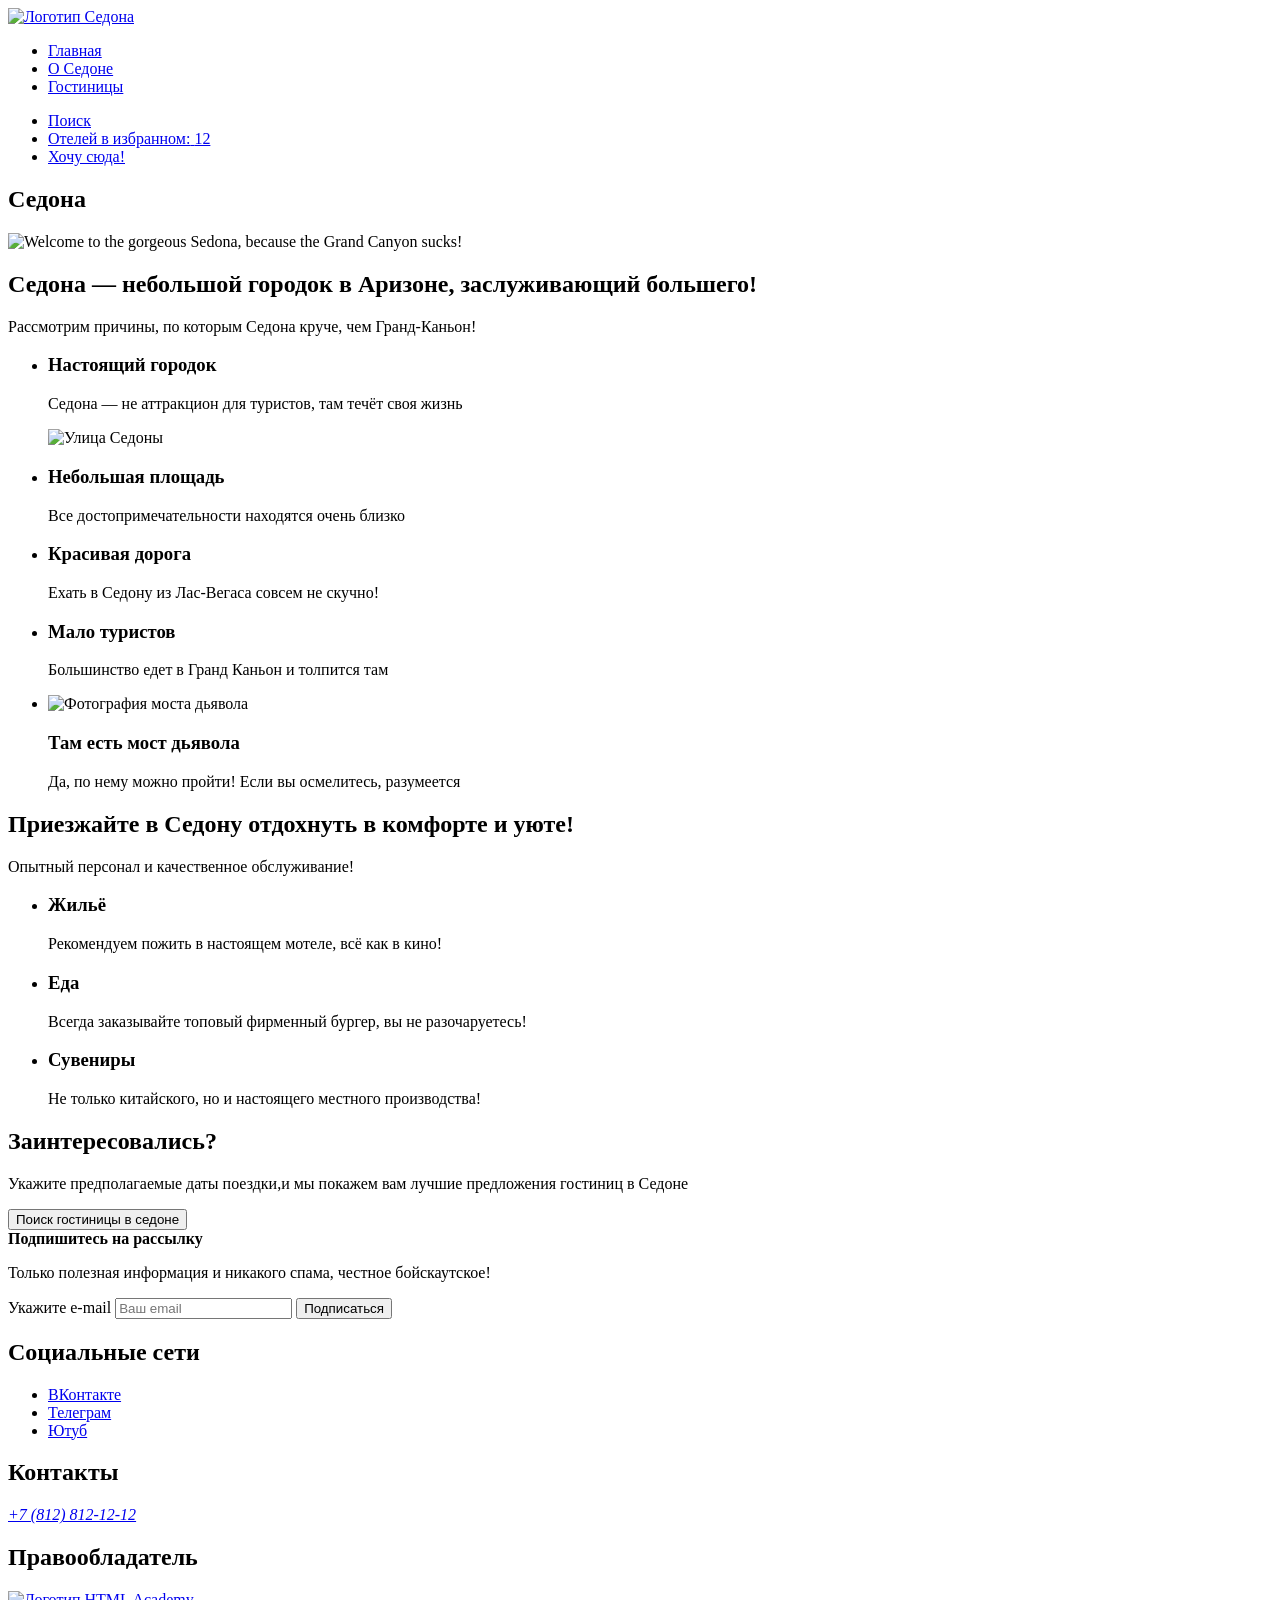
==== index.html @ 127151fd "Добавляет разметку в страницы index и catalog Задание 2.45. Разметка всех страниц" ====
<!DOCTYPE html>
<html lang="ru">

  <head>
    <meta charset="utf-8">
    <title>Седона - городок в Аризоне</title>
  </head>

  <body>

    <header class="main-header">
      <a class="header-logo-link" href="index.html" aria-current="page">
        <img class="logo" src="#" alt="Логотип Седона">
      </a>

      <nav class="navigation">
        <ul class="navigation-list">
          <li class="navigation-item">
            <a class="navigation-link navigation-link-current" href="index.html" aria-current="page">Главная</a>
          </li>
          <li class="navigation-item">
            <a class="navigation-link" href="#">О Седоне</a>
          </li>
          <li class="navigation-item">
            <a class="navigation-link" href="catalog.html">Гостиницы</a>
          </li>
        </ul>
        <ul class="navigation-list navigation-user">
          <li class="navigation-item">
            <a class="navigation-link" href="#">
              <span class="visually-hidden">
                Поиск
              </span>
            </a>
          </li>
          <li class="navigation-item">
            <a class="navigation-link" href="#">
              <span class="visually-hidden">Отелей в избранном:</span>
              <span class="count">12</span>
            </a>
          </li>
          <li class="navigation-item">
            <a class="navigation-link" href="#">Хочу сюда!</a>
          </li>
        </ul>
      </nav>
    </header>

    <main class="main-index">
      <section class="preview">
        <h1 class="visually-hidden">Седона</h1>
        <img class="preview-image" src="#" alt="Welcome to the gorgeous Sedona, because the Grand Canyon sucks!">
      </section>

      <section class="advantages">
        <h2 class="advantages-title">Седона — небольшой городок в Аризоне, заслуживающий большего!</h2>
        <p>Рассмотрим причины, по которым Седона круче, чем Гранд-Каньон!</p>

        <ul class="advantages-list">
          <li class="advantages-item">
            <h3 class="advantages-title">Настоящий городок</h3>
            <p class="advantages-description">Седона — не аттракцион для туристов, там течёт своя жизнь</p>
            <img class="advantages-image" href="#" alt="Улица Седоны">
          </li>
          <li class="advantage-item">
            <h3 class="advantages-title">Небольшая площадь</h3>
            <p class="advantages-description">Все достопримечательности находятся очень близко</p>
          </li>
          <li class="advantage-item">
            <h3 class="advantages-title">Красивая дорога</h3>
            <p class="advantages-description">Ехать в Седону из Лас-Вегаса совсем не скучно!</p>
          </li>
          <li class="advantage-item">
            <h3 class="advantages-title">Мало туристов</h3>
            <p class="advantages-description">Большинство едет в Гранд Каньон и толпится там</p>
          </li>
          <li class="advantage-item">
            <img class="advantages-image" href="#" alt="Фотография моста дьявола">
            <h3 class="advantages-title">Там есть мост дьявола</h3>
            <p class="advantages-description">Да, по нему можно пройти! Если вы осмелитесь, разумеется</p>
          </li>
        </ul>
      </section>

      <section class="recommendations">
        <h2 class="recommendations-title">Приезжайте в Седону отдохнуть в комфорте и уюте!</h2>
        <p class="recommendations-description">Опытный персонал и качественное обслуживание!</p>
        <ul class="recommendations-list">
          <li class="recommendations-item">
            <h3 class="recommendations-item-title">Жильё</h3>
            <p class="recommendations-item-description">Рекомендуем пожить в настоящем мотеле,
              всё как в кино!</p>
          </li>
          <li class="recommendations-item">
            <h3 class="recommendations-item-title">Еда</h3>
            <p class="recommendations-item-description">Всегда заказывайте
              топовый фирменный бургер, вы не разочаруетесь!</p>
          </li>
          <li class="recommendations-item">
            <h3 class="recommendations-item-title">Сувениры</h3>
            <p class="recommendations-item-description">Не только китайского,
              но и настоящего местного производства!</p>
          </li>
        </ul>
      </section>

      <section class="booking">
        <h2 class="booking-title">Заинтересовались?</h2>
        <p class="booking-description">Укажите предполагаемые даты поездки,и мы покажем вам лучшие предложения гостиниц
          в Седоне</p>
        <button class="button" type="button">Поиск гостиницы в седоне</button>
      </section>

      <section class="subscription">
        <b class="subscription-title">Подпишитесь на рассылку</b>
        <p class="subscription-description">Только полезная информация и никакого спама, честное бойскаутское!</p>
        <form class="subscription-form" action="https://echo.htmlacademy.ru/" method="post">
          <label class="visually-hidden" for="subscription-email">Укажите e-mail</label>
          <input class="field" type="email" name="subscription-email" id="subscription-email" placeholder="Ваш email"
            required>
          <button class="button" type="submit">Подписаться</button>
        </form>
      </section>
    </main>

    <footer class="main-footer">
      <section class="footer-social">
        <h2 class="visually-hidden">Социальные сети</h2>
        <ul class="social-list">
          <li class="social-item">
            <a class="button" href="#">
              <span class="visually-hidden">ВКонтакте</span>
            </a>
          </li>
          <li class="social-item">
            <a class="button" href="#">
              <span class="visually-hidden">Телеграм</span>
            </a>
          </li>
          <li class="social-item">
            <a class="button" href="#">
              <span class="visually-hidden">Ютуб</span>
            </a>
          </li>
        </ul>
      </section>

      <section class="footer-contacts">
        <h2 class="visually-hidden">Контакты</h2>
        <address class="contacts-address">
          <a class="contacts-phone" href="tel:+78128121212">+7 (812) 812-12-12</a>
        </address>
      </section>

      <section class="footer-copyright">
        <h2 class="visually-hidden">Правообладатель</h2>
        <a class="footer-copyright-image" href="#">
          <img class="footer-copyright-logo" src="#" alt="Логотип HTML Academy">
        </a>
      </section>
    </footer>

  </body>

</html>
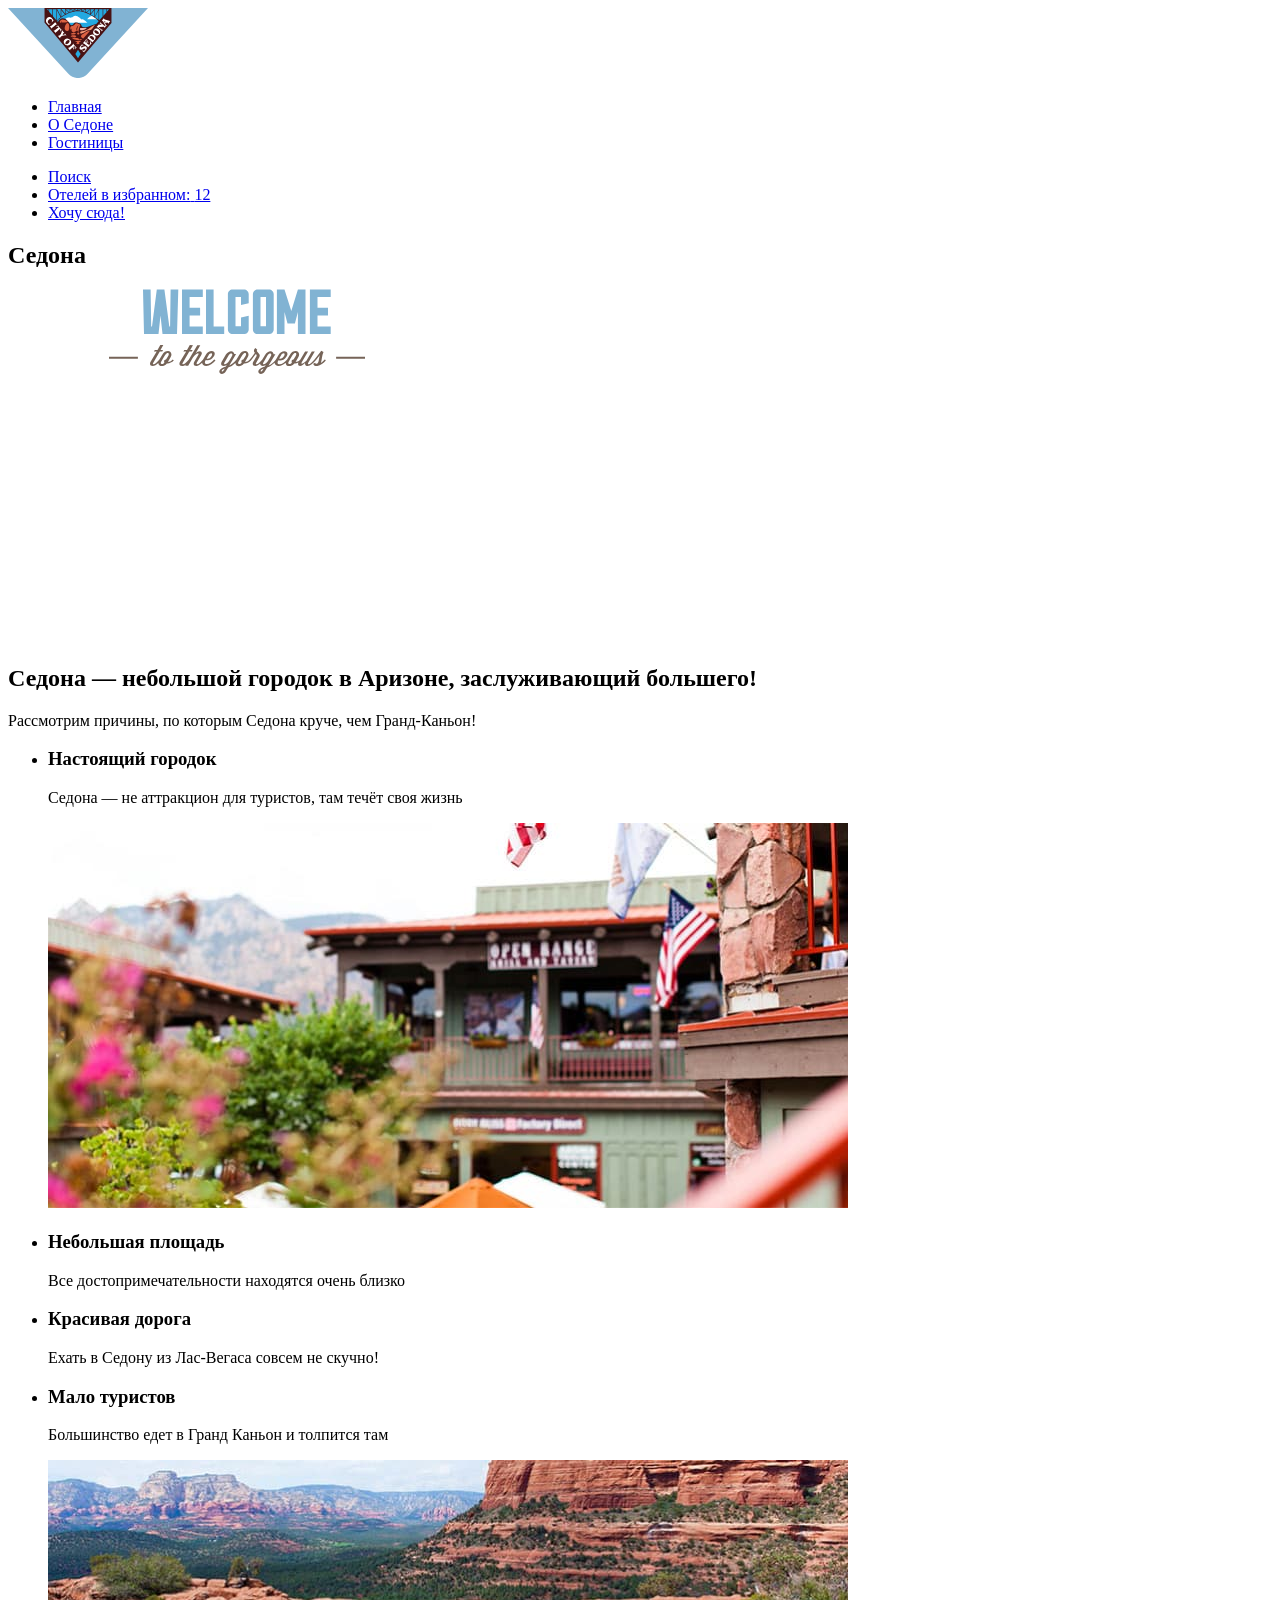
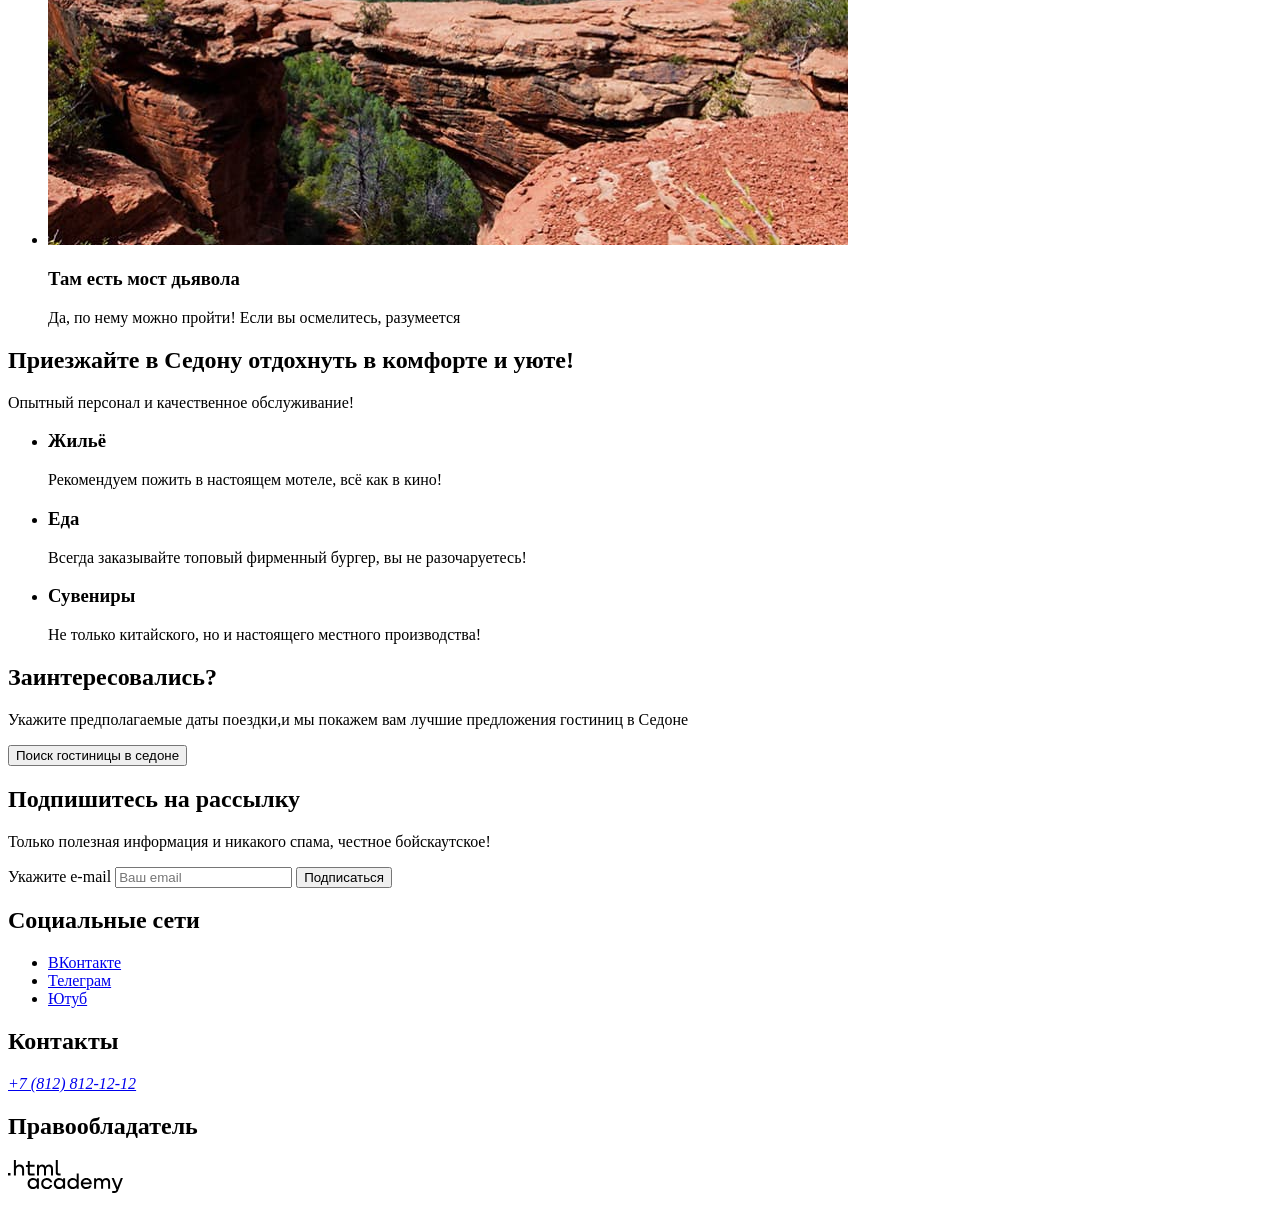
==== commit 95bbfd87: "Добавляет изображения" ====
--- a/index.html
+++ b/index.html
@@ -10,7 +10,7 @@
 
     <header class="main-header">
       <a class="header-logo-link" href="index.html" aria-current="page">
-        <img class="logo" src="#" alt="Логотип Седона">
+        <img class="logo" src="images/logo-sedona.svg" width="140" height="70" alt="Логотип Седона">
       </a>
 
       <nav class="navigation">
@@ -49,18 +49,20 @@
     <main class="main-index">
       <section class="preview">
         <h1 class="visually-hidden">Седона</h1>
-        <img class="preview-image" src="#" alt="Welcome to the gorgeous Sedona, because the Grand Canyon sucks!">
+        <img class="preview-image" src="images/welcome.svg" width="458" height="352"
+          alt="Welcome to the gorgeous Sedona, because the Grand Canyon sucks!">
       </section>
 
       <section class="advantages">
         <h2 class="advantages-title">Седона — небольшой городок в Аризоне, заслуживающий большего!</h2>
-        <p>Рассмотрим причины, по которым Седона круче, чем Гранд-Каньон!</p>
+        <p class="advantages-description">Рассмотрим причины, по которым Седона круче, чем Гранд-Каньон!</p>
 
         <ul class="advantages-list">
           <li class="advantages-item">
             <h3 class="advantages-title">Настоящий городок</h3>
             <p class="advantages-description">Седона — не аттракцион для туристов, там течёт своя жизнь</p>
-            <img class="advantages-image" href="#" alt="Улица Седоны">
+            <img class="advantages-image" src="images/advantages-photo-1.jpg" width="800" height="385"
+              alt="Улица Седоны">
           </li>
           <li class="advantage-item">
             <h3 class="advantages-title">Небольшая площадь</h3>
@@ -75,7 +77,8 @@
             <p class="advantages-description">Большинство едет в Гранд Каньон и толпится там</p>
           </li>
           <li class="advantage-item">
-            <img class="advantages-image" href="#" alt="Фотография моста дьявола">
+            <img class="advantages-image" src="images/advantages-photo-2.jpg" width="800" height="385"
+              alt="Фотография моста дьявола">
             <h3 class="advantages-title">Там есть мост дьявола</h3>
             <p class="advantages-description">Да, по нему можно пройти! Если вы осмелитесь, разумеется</p>
           </li>
@@ -112,7 +115,7 @@
       </section>
 
       <section class="subscription">
-        <b class="subscription-title">Подпишитесь на рассылку</b>
+        <h2 class="subscription-title">Подпишитесь на рассылку</h2>
         <p class="subscription-description">Только полезная информация и никакого спама, честное бойскаутское!</p>
         <form class="subscription-form" action="https://echo.htmlacademy.ru/" method="post">
           <label class="visually-hidden" for="subscription-email">Укажите e-mail</label>
@@ -128,17 +131,17 @@
         <h2 class="visually-hidden">Социальные сети</h2>
         <ul class="social-list">
           <li class="social-item">
-            <a class="button" href="#">
+            <a class="social-item-button" href="#">
               <span class="visually-hidden">ВКонтакте</span>
             </a>
           </li>
           <li class="social-item">
-            <a class="button" href="#">
+            <a class="social-item-button" href="#">
               <span class="visually-hidden">Телеграм</span>
             </a>
           </li>
           <li class="social-item">
-            <a class="button" href="#">
+            <a class="social-item-button" href="#">
               <span class="visually-hidden">Ютуб</span>
             </a>
           </li>
@@ -155,7 +158,8 @@
       <section class="footer-copyright">
         <h2 class="visually-hidden">Правообладатель</h2>
         <a class="footer-copyright-image" href="#">
-          <img class="footer-copyright-logo" src="#" alt="Логотип HTML Academy">
+          <img class="footer-copyright-logo" src="images/logo-html-academy.svg" width="115" height="33"
+            alt="Логотип HTML Academy">
         </a>
       </section>
     </footer>
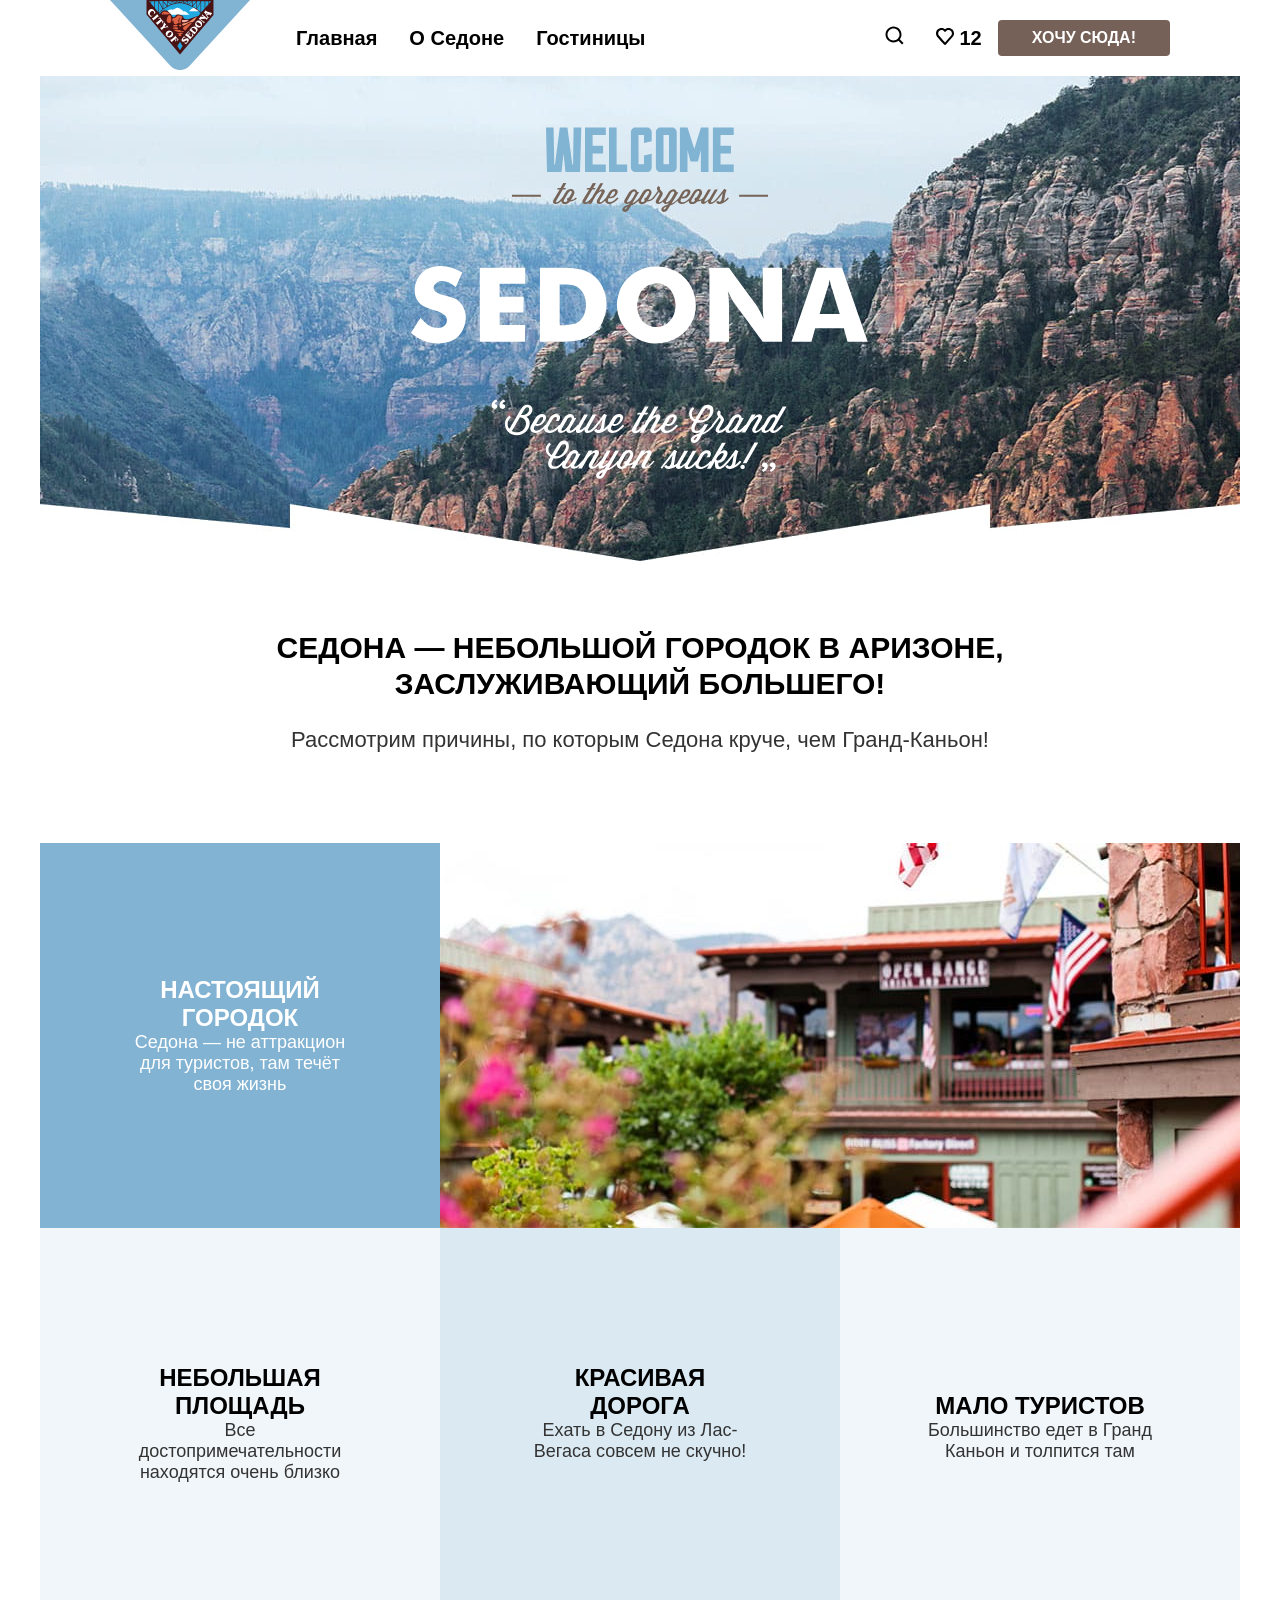
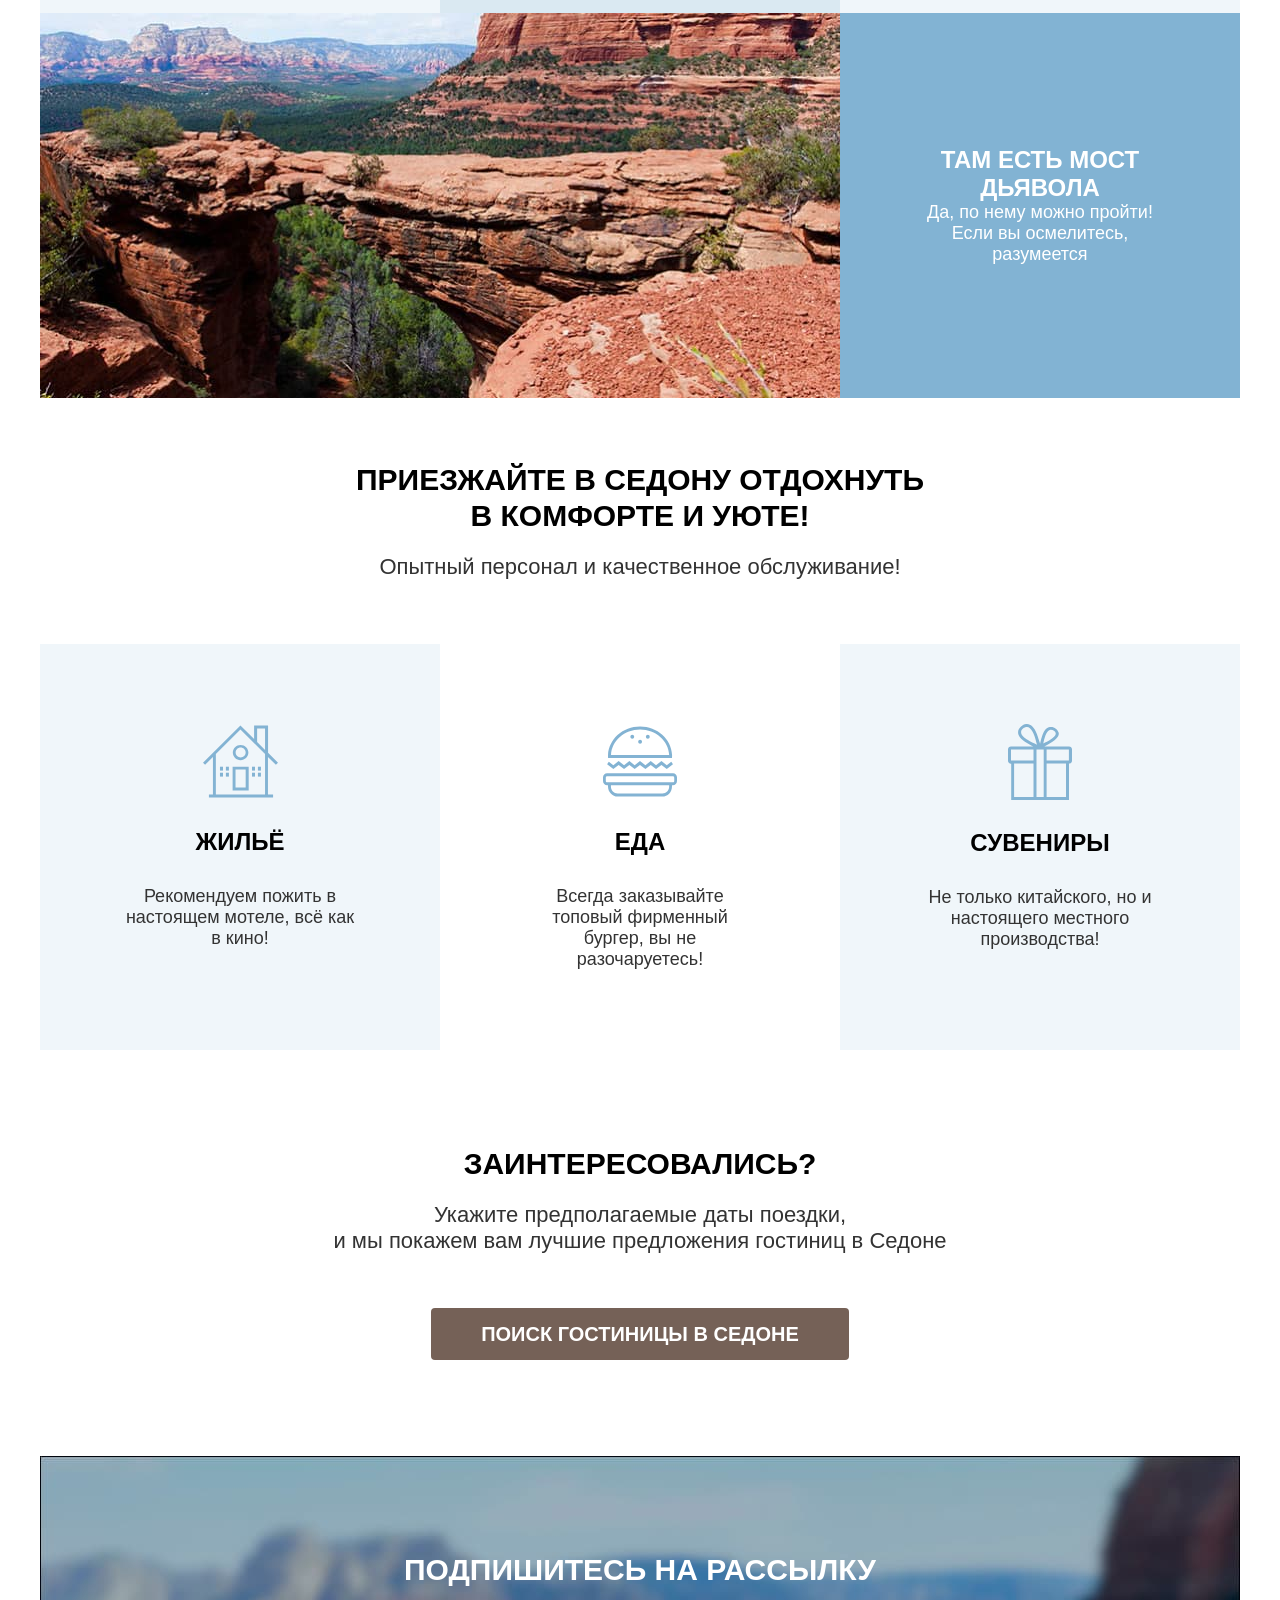
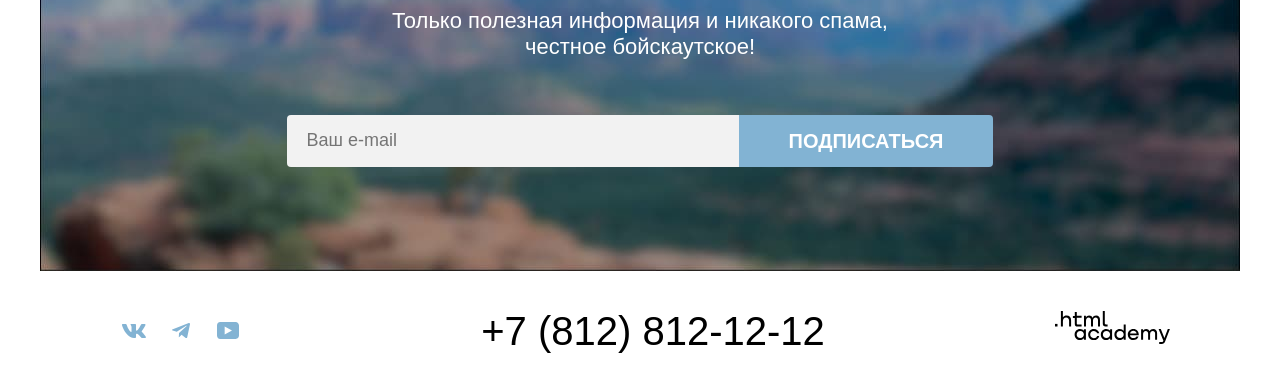
==== commit cc6fc9d4: "Добавляет микросетки на флексах и гридах" ====
--- a/index.html
+++ b/index.html
@@ -4,166 +4,283 @@
   <head>
     <meta charset="utf-8">
     <title>Седона - городок в Аризоне</title>
+    <link rel="stylesheet" href="styles/styles.css">
   </head>
 
   <body>
-
-    <header class="main-header">
-      <a class="header-logo-link" href="index.html" aria-current="page">
-        <img class="logo" src="images/logo-sedona.svg" width="140" height="70" alt="Логотип Седона">
-      </a>
-
-      <nav class="navigation">
-        <ul class="navigation-list">
-          <li class="navigation-item">
-            <a class="navigation-link navigation-link-current" href="index.html" aria-current="page">Главная</a>
-          </li>
-          <li class="navigation-item">
-            <a class="navigation-link" href="#">О Седоне</a>
-          </li>
-          <li class="navigation-item">
-            <a class="navigation-link" href="catalog.html">Гостиницы</a>
-          </li>
-        </ul>
-        <ul class="navigation-list navigation-user">
-          <li class="navigation-item">
-            <a class="navigation-link" href="#">
-              <span class="visually-hidden">
-                Поиск
-              </span>
-            </a>
-          </li>
-          <li class="navigation-item">
-            <a class="navigation-link" href="#">
-              <span class="visually-hidden">Отелей в избранном:</span>
-              <span class="count">12</span>
-            </a>
-          </li>
-          <li class="navigation-item">
-            <a class="navigation-link" href="#">Хочу сюда!</a>
-          </li>
-        </ul>
-      </nav>
-    </header>
-
-    <main class="main-index">
-      <section class="preview">
-        <h1 class="visually-hidden">Седона</h1>
-        <img class="preview-image" src="images/welcome.svg" width="458" height="352"
-          alt="Welcome to the gorgeous Sedona, because the Grand Canyon sucks!">
-      </section>
-
-      <section class="advantages">
-        <h2 class="advantages-title">Седона — небольшой городок в Аризоне, заслуживающий большего!</h2>
-        <p class="advantages-description">Рассмотрим причины, по которым Седона круче, чем Гранд-Каньон!</p>
-
-        <ul class="advantages-list">
-          <li class="advantages-item">
-            <h3 class="advantages-title">Настоящий городок</h3>
-            <p class="advantages-description">Седона — не аттракцион для туристов, там течёт своя жизнь</p>
-            <img class="advantages-image" src="images/advantages-photo-1.jpg" width="800" height="385"
-              alt="Улица Седоны">
-          </li>
-          <li class="advantage-item">
-            <h3 class="advantages-title">Небольшая площадь</h3>
-            <p class="advantages-description">Все достопримечательности находятся очень близко</p>
-          </li>
-          <li class="advantage-item">
-            <h3 class="advantages-title">Красивая дорога</h3>
-            <p class="advantages-description">Ехать в Седону из Лас-Вегаса совсем не скучно!</p>
-          </li>
-          <li class="advantage-item">
-            <h3 class="advantages-title">Мало туристов</h3>
-            <p class="advantages-description">Большинство едет в Гранд Каньон и толпится там</p>
-          </li>
-          <li class="advantage-item">
-            <img class="advantages-image" src="images/advantages-photo-2.jpg" width="800" height="385"
-              alt="Фотография моста дьявола">
-            <h3 class="advantages-title">Там есть мост дьявола</h3>
-            <p class="advantages-description">Да, по нему можно пройти! Если вы осмелитесь, разумеется</p>
-          </li>
-        </ul>
-      </section>
-
-      <section class="recommendations">
-        <h2 class="recommendations-title">Приезжайте в Седону отдохнуть в комфорте и уюте!</h2>
-        <p class="recommendations-description">Опытный персонал и качественное обслуживание!</p>
-        <ul class="recommendations-list">
-          <li class="recommendations-item">
-            <h3 class="recommendations-item-title">Жильё</h3>
-            <p class="recommendations-item-description">Рекомендуем пожить в настоящем мотеле,
-              всё как в кино!</p>
-          </li>
-          <li class="recommendations-item">
-            <h3 class="recommendations-item-title">Еда</h3>
-            <p class="recommendations-item-description">Всегда заказывайте
-              топовый фирменный бургер, вы не разочаруетесь!</p>
-          </li>
-          <li class="recommendations-item">
-            <h3 class="recommendations-item-title">Сувениры</h3>
-            <p class="recommendations-item-description">Не только китайского,
-              но и настоящего местного производства!</p>
-          </li>
-        </ul>
-      </section>
-
-      <section class="booking">
-        <h2 class="booking-title">Заинтересовались?</h2>
-        <p class="booking-description">Укажите предполагаемые даты поездки,и мы покажем вам лучшие предложения гостиниц
-          в Седоне</p>
-        <button class="button" type="button">Поиск гостиницы в седоне</button>
-      </section>
-
-      <section class="subscription">
-        <h2 class="subscription-title">Подпишитесь на рассылку</h2>
-        <p class="subscription-description">Только полезная информация и никакого спама, честное бойскаутское!</p>
-        <form class="subscription-form" action="https://echo.htmlacademy.ru/" method="post">
-          <label class="visually-hidden" for="subscription-email">Укажите e-mail</label>
-          <input class="field" type="email" name="subscription-email" id="subscription-email" placeholder="Ваш email"
-            required>
-          <button class="button" type="submit">Подписаться</button>
-        </form>
-      </section>
-    </main>
-
-    <footer class="main-footer">
-      <section class="footer-social">
-        <h2 class="visually-hidden">Социальные сети</h2>
-        <ul class="social-list">
-          <li class="social-item">
-            <a class="social-item-button" href="#">
-              <span class="visually-hidden">ВКонтакте</span>
-            </a>
-          </li>
-          <li class="social-item">
-            <a class="social-item-button" href="#">
-              <span class="visually-hidden">Телеграм</span>
-            </a>
-          </li>
-          <li class="social-item">
-            <a class="social-item-button" href="#">
-              <span class="visually-hidden">Ютуб</span>
-            </a>
-          </li>
-        </ul>
-      </section>
-
-      <section class="footer-contacts">
-        <h2 class="visually-hidden">Контакты</h2>
-        <address class="contacts-address">
-          <a class="contacts-phone" href="tel:+78128121212">+7 (812) 812-12-12</a>
-        </address>
-      </section>
-
-      <section class="footer-copyright">
-        <h2 class="visually-hidden">Правообладатель</h2>
-        <a class="footer-copyright-image" href="#">
-          <img class="footer-copyright-logo" src="images/logo-html-academy.svg" width="115" height="33"
-            alt="Логотип HTML Academy">
+    <div class="container">
+
+      <header class="header-main">
+        <a class="header-logo-link" href="index.html" aria-current="page">
+          <img class="logo" src="images/logo-sedona.svg" width="140" height="70" alt="Логотип Седона">
         </a>
-      </section>
-    </footer>
-
+
+        <nav class="navigation">
+          <ul class="navigation-list navigation-menu">
+            <li class="navigation-item">
+              <a class="navigation-link navigation-link-current" href="index.html" aria-current="page">Главная</a>
+            </li>
+            <li class="navigation-item">
+              <a class="navigation-link" href="#">О Седоне</a>
+            </li>
+            <li class="navigation-item">
+              <a class="navigation-link" href="catalog.html">Гостиницы</a>
+            </li>
+          </ul>
+          <ul class="navigation-list navigation-user">
+            <li class="navigation-item">
+              <a class="navigation-link" href="#">
+                <svg width="20" height="20" viewBox="0 0 20 20" fill="none" xmlns="http://www.w3.org/2000/svg">
+                  <path
+                    d="M19.5 18.0083L15.8 14.3287C16.8 13.0359 17.5 11.3453 17.5 9.4558C17.5 5.08011 13.9 1.5 9.5 1.5C5.1 1.5 1.5 5.17956 1.5 9.55525C1.5 13.9309 5.1 17.511 9.5 17.511C11.3 17.511 13 16.9144 14.4 15.8204L18.1 19.5L19.5 18.0083ZM9.5 15.5221C6.2 15.5221 3.5 12.837 3.5 9.55525C3.5 6.27348 6.2 3.5884 9.5 3.5884C12.8 3.5884 15.5 6.27348 15.5 9.55525C15.5 12.837 12.8 15.5221 9.5 15.5221Z"
+                    fill="black" />
+                </svg>
+                <span class="visually-hidden">
+                  Поиск
+                </span>
+              </a>
+            </li>
+            <li class="navigation-item">
+              <a class="navigation-link" href="#">
+                <svg width="18" height="17" viewBox="0 0 18 17" fill="none" xmlns="http://www.w3.org/2000/svg">
+                  <path
+                    d="M8.9 17C8.6 17 8.3 16.9 8.1 16.6C2.7 10.5 1.4 9.1 1.1 8.7C0.4 7.8 0 6.6 0 5.4C0 2.4 2.4 0 5.5 0C6.8 0 8 0.5 9 1.3C10 0.5 11.3 0 12.5 0C15.5 0 18 2.4 18 5.4C18 6.7 17.5 7.9 16.7 8.8L9.7 16.7C9.5 16.9 9.3 17 8.9 17ZM2.9 7.5C3.2 7.9 6.4 11.5 9 14.4L15.2 7.4C15.7 6.9 15.9 6.2 15.9 5.4C15.9 3.6 14.4 2.1 12.6 2.1C11.6 2.1 10.6 2.6 9.9 3.4C9.6 3.7 9.3 3.8 9 3.8C8.7 3.8 8.4 3.6 8.2 3.4C7.5 2.6 6.5 2.1 5.5 2.1C3.7 2.1 2.2 3.6 2.2 5.4C2.1 6.3 2.5 7 2.9 7.5C2.8 7.5 2.8 7.5 2.9 7.5Z"
+                    fill="black" />
+                </svg>
+                <span class="visually-hidden">Отелей в избранном:</span>
+                <span class="count">12</span>
+              </a>
+            </li>
+            <li class="navigation-item">
+              <a class="navigation-link button" href="#">Хочу сюда!</a>
+            </li>
+          </ul>
+        </nav>
+      </header>
+
+      <main class="main-index">
+        <section class="preview">
+          <h1 class="visually-hidden">Седона</h1>
+          <img class="preview-image" src="images/welcome.svg" width="458" height="352"
+            alt="Welcome to the gorgeous Sedona, because the Grand Canyon sucks!">
+        </section>
+
+        <section class="advantages">
+          <h2 class="advantages-title page-headline">Седона — небольшой городок в Аризоне,<br> заслуживающий большего!
+          </h2>
+          <p class="advantages-description page-desc">Рассмотрим причины, по которым Седона круче, чем Гранд-Каньон!</p>
+
+          <ul class="advantages-list">
+            <li class="advantages-item advantages-with-image">
+              <div class="advantages-container">
+                <h3 class="advantages-item-title page-subtitle page-headline-and-desc-other-color">Настоящий городок
+                </h3>
+                <p class="advantages-item-description page-headline-and-desc-other-color">Седона — не аттракцион для
+                  туристов, там течёт своя жизнь</p>
+              </div>
+              <img class="advantages-item-image " src="images/advantages-photo-1.jpg" width="800" height="385"
+                alt="Улица Седоны">
+            </li>
+            <li class="advantages-item advantages-item-element">
+              <h3 class="advantages-item-title page-subtitle">Небольшая площадь</h3>
+              <p class="advantages-item-description">Все достопримечательности находятся очень близко</p>
+            </li>
+            <li class="advantages-item advantages-item-element">
+              <h3 class="advantages-item-title page-subtitle">Красивая дорога</h3>
+              <p class="advantages-item-description">Ехать в Седону из Лас-Вегаса совсем не скучно!</p>
+            </li>
+            <li class="advantages-item advantages-item-element">
+              <h3 class="advantages-item-title page-subtitle">Мало туристов</h3>
+              <p class="advantages-item-description">Большинство едет в Гранд Каньон и толпится там</p>
+            </li>
+            <li class="advantages-item advantages-with-image">
+              <img class="advantages-item-image" src="images/advantages-photo-2.jpg" width="800" height="385"
+                alt="Фотография моста дьявола">
+              <div class="advantages-container">
+                <h3 class="advantages-item-title page-subtitle page-headline-and-desc-other-color">Там есть мост дьявола
+                </h3>
+                <p class="advantages-item-description page-headline-and-desc-other-color">Да, по нему можно пройти! Если
+                  вы
+                  осмелитесь, разумеется</p>
+              </div>
+            </li>
+          </ul>
+        </section>
+
+        <section class="recommendations">
+          <h2 class="recommendations-title page-headline">Приезжайте в Седону отдохнуть<br> в комфорте и уюте!</h2>
+          <p class="recommendations-description page-desc">Опытный персонал и качественное обслуживание!</p>
+
+          <ul class="recommendations-list">
+            <li class="recommendations-item">
+              <svg width="75" height="72" viewBox="0 0 75 72" fill="none" xmlns="http://www.w3.org/2000/svg">
+                <path d="M29.6185 65H45.6827V41.2H29.6185V65ZM32.5301 44.1H42.6707V62.1H32.5301V44.1Z" fill="#83B3D3" />
+                <path
+                  d="M72.8916 39.3L75 37.2L65.0602 27.3V0H51.1044V13.6L37.4498 0L0 37.2L2.10843 39.3L9.93976 31.5V69.1H5.92369V72H70.0803V69.1H64.9598V31.5L72.8916 39.3ZM62.0482 69.1H12.8514V28.5L37.4498 4.1L62.0482 28.5V69.1ZM62.0482 24.4L54.1165 16.5V2.9H62.0482V24.4Z"
+                  fill="#83B3D3" />
+                <path
+                  d="M29.8193 27.1C29.8193 31.4 33.3333 34.8 37.5502 34.8C41.8675 34.8 45.3815 31.3 45.3815 27.1C45.3815 22.8 41.8675 19.4 37.5502 19.4C33.3333 19.4 29.8193 22.8 29.8193 27.1ZM37.6506 22.1C40.3614 22.1 42.6707 24.3 42.6707 27C42.6707 29.7 40.4618 31.9 37.6506 31.9C34.9398 31.9 32.6305 29.7 32.6305 27C32.6305 24.3 34.8394 22.1 37.6506 22.1Z"
+                  fill="#83B3D3" />
+                <path d="M19.9799 41.2H16.9679V45.1H19.9799V41.2Z" fill="#83B3D3" />
+                <path d="M25.9036 41.2H22.8916V45.1H25.9036V41.2Z" fill="#83B3D3" />
+                <path d="M19.9799 47.2H16.9679V51.1H19.9799V47.2Z" fill="#83B3D3" />
+                <path d="M25.9036 47.2H22.8916V51.1H25.9036V47.2Z" fill="#83B3D3" />
+                <path d="M52.008 41.2H48.996V45.1H52.008V41.2Z" fill="#83B3D3" />
+                <path d="M57.9317 41.2H54.9197V45.1H57.9317V41.2Z" fill="#83B3D3" />
+                <path d="M52.008 47.2H48.996V51.1H52.008V47.2Z" fill="#83B3D3" />
+                <path d="M57.9317 47.2H54.9197V51.1H57.9317V47.2Z" fill="#83B3D3" />
+              </svg>
+              <h3 class="recommendations-item-title page-subtitle">Жильё</h3>
+              <p class="recommendations-item-description">Рекомендуем пожить в настоящем мотеле,
+                всё как в кино!</p>
+            </li>
+            <li class="recommendations-item">
+              <svg width="74" height="70" viewBox="0 0 74 70" fill="none" xmlns="http://www.w3.org/2000/svg">
+                <path
+                  d="M70.0757 46.7H4.1103C1.80452 46.7 0 48.6 0 51V54.5C0 56.9 1.90477 58.8 4.1103 58.8H5.01257V59.9C5.01257 65.4 9.32337 70 14.6367 70H59.3488C64.6621 70 68.9729 65.5 68.9729 59.9V58.8H69.8752C72.181 58.8 73.9855 56.9 73.9855 54.5V51C74.186 48.7 72.2812 46.7 70.0757 46.7ZM66.1659 59.9C66.1659 63.8 63.1583 66.9 59.449 66.9H14.6367C10.9274 66.9 7.91985 63.7 7.91985 59.9V58.8H66.1659V59.9ZM71.2787 54.5C71.2787 55.2 70.6772 55.8 70.0757 55.8H4.01005C3.30829 55.8 2.80704 55.2 2.80704 54.5V51C2.80704 50.3 3.40855 49.7 4.01005 49.7H69.9754C70.6772 49.7 71.1784 50.3 71.1784 51C71.2787 51 71.2787 54.5 71.2787 54.5Z"
+                  fill="#83B3D3" />
+                <path
+                  d="M15.6392 38.4L21.0528 42.5L26.3661 38.4L31.6794 42.5L36.9927 38.4L42.4063 42.5L47.7196 38.4L53.0329 42.5L58.4465 38.4L63.7598 42.5L69.9754 37.8L68.2711 35.3L63.7598 38.7L58.4465 34.6L53.0329 38.7L47.7196 34.6L42.4063 38.7L36.9927 34.6L31.6794 38.7L26.3661 34.6L21.0528 38.7L15.6392 34.6L10.3259 38.7L5.81458 35.3L4.1103 37.8L10.3259 42.5L15.6392 38.4Z"
+                  fill="#83B3D3" />
+                <path
+                  d="M8.02011 31.5H68.9729C68.9729 30.9 69.0732 30.3 69.0732 29.6C69.0732 29.2 69.0732 28.8 69.0732 28.4C68.3714 12.7 54.3362 0 37.093 0C19.7495 0 5.71432 12.7 5.01257 28.5C5.01257 28.9 5.01257 29.3 5.01257 29.7C5.01257 30.3 5.00815 30.9 5.1084 31.5H8.02011ZM37.093 3C52.7322 3 65.5644 14.3 66.1659 28.5H8.02011C8.62161 14.4 21.4538 3 37.093 3Z"
+                  fill="#83B3D3" />
+                <path
+                  d="M37.093 17.3C38.145 17.3 38.9978 16.4046 38.9978 15.3C38.9978 14.1954 38.145 13.3 37.093 13.3C36.041 13.3 35.1882 14.1954 35.1882 15.3C35.1882 16.4046 36.041 17.3 37.093 17.3Z"
+                  fill="#83B3D3" />
+                <path
+                  d="M29.2734 12.2C30.3254 12.2 31.1782 11.3046 31.1782 10.2C31.1782 9.09543 30.3254 8.2 29.2734 8.2C28.2214 8.2 27.3686 9.09543 27.3686 10.2C27.3686 11.3046 28.2214 12.2 29.2734 12.2Z"
+                  fill="#83B3D3" />
+                <path
+                  d="M44.8123 12.2C45.8643 12.2 46.7171 11.3046 46.7171 10.2C46.7171 9.09543 45.8643 8.2 44.8123 8.2C43.7604 8.2 42.9076 9.09543 42.9076 10.2C42.9076 11.3046 43.7604 12.2 44.8123 12.2Z"
+                  fill="#83B3D3" />
+              </svg>
+              <h3 class="recommendations-item-title page-subtitle">Еда</h3>
+              <p class="recommendations-item-description">Всегда заказывайте
+                топовый фирменный бургер, вы не разочаруетесь!</p>
+            </li>
+            <li class="recommendations-item">
+              <svg width="64" height="76" viewBox="0 0 64 76" fill="none" xmlns="http://www.w3.org/2000/svg">
+                <path
+                  d="M61.1 22.4625H61H36.3C50.1 15.5576 51.2 11.1546 50.7 8.75288C49.5 4.75007 45 1.74797 40.7 3.34909C35.1 5.45056 33.6 13.7564 32.1 19.7606C30.1 13.6563 28.3 5.95091 23.9 2.04818C22.6 0.947407 20.8 -0.253434 18.1 0.0467764C14.1 0.447057 8.3 5.45056 10.6 11.0545C12.9 16.4583 20.3 19.8607 25.2 22.5626H3.2H2.9C1.3 22.5626 0 23.8635 0 25.4646V36.7725C0 38.3736 1.3 39.6745 2.9 39.6745H3.2V72.9979V75.3996V76H61V75.4996V72.9979V39.5745H61.1C62.7 39.5745 64 38.2736 64 36.6724V25.3645C64 23.7634 62.7 22.4625 61.1 22.4625ZM42.4 5.85084C44.5 5.55063 47.4 7.15176 47.7 9.05309C48.1 11.8551 44.3 14.3568 42.6 15.4576C40.1 17.1588 37.7 18.0594 35.3 19.5604C36.2 15.8579 37.8 6.55133 42.4 5.85084ZM19.5 15.8579C17.3 14.3568 13 11.4548 13.1 8.05239C13.2 4.44986 18.8 1.44776 21.9 4.14965C25.8 7.55203 27.6 15.2574 29 20.7613C25.8 19.2602 22.7 17.9593 19.5 15.8579ZM25.5 72.9979H6.1V39.5745H25.5V72.9979ZM25.5 36.4723H3V25.4646H25.5V36.4723ZM35.7 36.4723V39.4744V72.9979H28.5V39.5745V36.5724V25.5647H35.7V36.4723ZM58 72.9979H38.6V39.5745H58V72.9979ZM60.9 36.4723H38.6V25.4646H60.9V36.4723Z"
+                  fill="#83B3D3" />
+              </svg>
+              <h3 class="recommendations-item-title page-subtitle">Сувениры</h3>
+              <p class="recommendations-item-description">Не только китайского,
+                но и настоящего местного производства!</p>
+            </li>
+          </ul>
+        </section>
+
+        <section class="booking">
+          <h2 class="booking-title page-headline">Заинтересовались?</h2>
+          <p class="booking-description page-desc">Укажите предполагаемые даты поездки,<br> и мы покажем вам лучшие
+            предложения гостиниц
+            в Седоне</p>
+          <button class="booking-button button" type="button">Поиск гостиницы в седоне</button>
+        </section>
+
+        <section class="subscription main-page-subscription">
+          <h2 class="subscription-title page-headline page-headline-and-desc-other-color">Подпишитесь на рассылку</h2>
+          <p class="subscription-description page-desc page-headline-and-desc-other-color">Только полезная информация и
+            никакого спама,<br> честное бойскаутское!</p>
+          <form class="subscription-form" action="https://echo.htmlacademy.ru/" method="post">
+            <label class="visually-hidden" for="subscription-email">Укажите e-mail</label>
+            <input class="field" type="email" name="subscription-email" id="subscription-email" placeholder="Ваш e-mail"
+              required>
+            <button class="subscription-button button button-additional" type="submit">Подписаться</button>
+          </form>
+        </section>
+      </main>
+
+      <footer class="main-footer">
+        <section class="footer-social">
+          <h2 class="visually-hidden">Социальные сети</h2>
+          <ul class="social-list">
+            <li class="social-item">
+              <a class="social-item-link" href="#">
+                <svg width="24" height="14" viewBox="0 0 24 14" fill="none" xmlns="http://www.w3.org/2000/svg">
+                  <path fill-rule="evenodd" clip-rule="evenodd"
+                    d="M23.45 0.948C23.616 0.402 23.45 0 22.655 0H20.03C19.362 0 19.054 0.347 18.887 0.73C18.887 0.73 17.552 3.926 15.661 6.002C15.049 6.604 14.771 6.795 14.437 6.795C14.27 6.795 14.019 6.604 14.019 6.057V0.948C14.019 0.292 13.835 0 13.279 0H9.151C8.734 0 8.483 0.304 8.483 0.593C8.483 1.214 9.429 1.358 9.526 3.106V6.904C9.526 7.737 9.373 7.888 9.039 7.888C8.149 7.888 5.984 4.677 4.699 1.003C4.45 0.288 4.198 0 3.527 0H0.9C0.15 0 0 0.347 0 0.73C0 1.412 0.89 4.8 4.145 9.281C6.315 12.341 9.37 14 12.153 14C13.822 14 14.028 13.632 14.028 12.997V10.684C14.028 9.947 14.186 9.8 14.715 9.8C15.105 9.8 15.772 9.992 17.33 11.467C19.11 13.216 19.403 14 20.405 14H23.03C23.78 14 24.156 13.632 23.94 12.904C23.702 12.18 22.852 11.129 21.725 9.882C21.113 9.172 20.195 8.407 19.916 8.024C19.527 7.533 19.638 7.314 19.916 6.877C19.916 6.877 23.116 2.451 23.449 0.948H23.45Z"
+                    fill="#83B3D3" />
+                </svg>
+                <span class="visually-hidden">ВКонтакте</span>
+              </a>
+            </li>
+            <li class="social-item">
+              <a class="social-item-link" href="#">
+                <svg width="18" height="16" viewBox="0 0 18 16" fill="none" xmlns="http://www.w3.org/2000/svg">
+                  <path
+                    d="M16.785 0.0992597L0.840489 6.24776C-0.247661 6.68481 -0.241365 7.29184 0.640845 7.56253L4.73445 8.83953L14.2058 2.8637C14.6537 2.59121 15.0629 2.7378 14.7265 3.03636L7.05283 9.96185H7.05103L7.05283 9.96275L6.77045 14.1823C7.18413 14.1823 7.36669 13.9925 7.59871 13.7686L9.58705 11.8351L13.7229 14.89C14.4855 15.31 15.0332 15.0941 15.2229 14.1841L17.9379 1.38885C18.2158 0.274623 17.5126 -0.229883 16.785 0.0992597Z"
+                    fill="#83B3D3" />
+                </svg>
+                <span class="visually-hidden">Телеграм</span>
+              </a>
+            </li>
+            <li class="social-item">
+              <a class="social-item-link" href="#">
+                <svg width="22" height="17" viewBox="0 0 22 17" fill="none" xmlns="http://www.w3.org/2000/svg">
+                  <path
+                    d="M18.607 0H3.17413C1.31343 0 0 1.59375 0 3.4V13.4937C0 15.4062 1.31343 17 3.17413 17H18.8259C20.4677 17 22 15.4062 22 13.6V3.4C21.7811 1.59375 20.4677 0 18.607 0ZM7.66169 12.5375V4.4625L14.995 8.5L7.66169 12.5375Z"
+                    fill="#83B3D3" />
+                </svg>
+                <span class="visually-hidden">Ютуб</span>
+              </a>
+            </li>
+          </ul>
+        </section>
+
+        <section class="footer-contacts">
+          <h2 class="visually-hidden">Контакты</h2>
+          <address class="contacts-address">
+            <a class="contacts-phone" href="tel:+78128121212">+7 (812) 812-12-12</a>
+          </address>
+        </section>
+
+        <section class="footer-copyright">
+          <h2 class="visually-hidden">Правообладатель</h2>
+          <a class="footer-copyright-image" href="#">
+            <svg width="115" height="33" viewBox="0 0 115 33" fill="none" xmlns="http://www.w3.org/2000/svg">
+              <path d="M0 12.9V15.5H2.5V12.9H0Z" fill="black" />
+              <path
+                d="M11.6 4.5C10 4.5 8.8 5.2 8 6.2H7.9V0H5.9V15.5H7.9V10.2C7.9 8.1 9.2 6.6 11.2 6.6C13 6.6 14.1 8 14.1 9.8V15.5H16.1V9.4C16.2 6.4 14.3 4.5 11.6 4.5Z"
+                fill="black" />
+              <path
+                d="M26.6 4.8H21.8V1.1H19.8V4.9H17.9V6.9H19.8V12.9C19.8 14.6 20.8 15.6 22.5 15.6H26.6V13.6H22.9C22.2 13.6 21.8 13.2 21.8 12.5V6.8H26.6V4.8Z"
+                fill="black" />
+              <path
+                d="M41.1 4.6C39.5 4.6 38.2 5.4 37.6 6.7H37.5C36.9 5.5 35.7 4.6 34.1 4.6C32.7 4.6 31.6 5.4 31 6.4H30.9V4.8H29V15.4H31V10C31 8 32 6.5 33.6 6.5C35.1 6.5 36 7.5 36 9.1V15.4H38V9.8C38 7.4 39.4 6.5 40.6 6.5C42.1 6.5 43 7.5 43 9.1V15.4H45V8.9C45.1 6.4 43.6 4.6 41.1 4.6Z"
+                fill="black" />
+              <path d="M47.8 12.7C47.8 14.4 48.8 15.4 50.6 15.4H52.6V13.4H50.9C50.2 13.4 49.8 13 49.8 12.3V0H47.8V12.7Z"
+                fill="black" />
+              <path
+                d="M28.9 19.7C28 18.6 26.7 17.9 25 17.9C21.9 17.9 19.6 20.2 19.6 23.5C19.6 26.8 21.9 29.1 25 29.1C26.8 29.1 28 28.3 28.8 27.2H28.9V28.8H30.9V18.2H28.9V19.7ZM25.3 27.1C23.1 27.1 21.7 25.5 21.7 23.5C21.7 21.5 23.1 19.9 25.3 19.9C27.5 19.9 28.9 21.5 28.9 23.5C28.9 25.4 27.5 27.1 25.3 27.1Z"
+                fill="black" />
+              <path
+                d="M44.2 22C43.7 19.6 41.6 17.9 38.8 17.9C35.4 17.9 33.2 20.4 33.2 23.5C33.2 26.6 35.4 29.1 38.8 29.1C41.6 29.1 43.7 27.3 44.2 24.9H42.1C41.7 26.2 40.4 27.2 38.8 27.2C36.6 27.2 35.2 25.6 35.2 23.6C35.2 21.6 36.6 20 38.8 20C40.4 20 41.6 21 42.1 22.2H44.2V22Z"
+                fill="black" />
+              <path
+                d="M55.1 19.7C54.2 18.6 52.9 17.9 51.2 17.9C48.1 17.9 45.8 20.2 45.8 23.5C45.8 26.8 48.1 29.1 51.2 29.1C53 29.1 54.2 28.3 55 27.2H55.1V28.8H57.1V18.2H55.1V19.7ZM51.5 27.1C49.3 27.1 47.9 25.5 47.9 23.5C47.9 21.5 49.3 19.9 51.5 19.9C53.7 19.9 55.1 21.5 55.1 23.5C55.1 25.4 53.6 27.1 51.5 27.1Z"
+                fill="black" />
+              <path
+                d="M68.7 19.8C67.8 18.7 66.5 17.9 64.8 17.9C61.7 17.9 59.4 20.2 59.4 23.5C59.4 26.8 61.6 29.1 64.8 29.1C66.5 29.1 67.8 28.3 68.6 27.3H68.7V28.8H70.7V13.4H68.7V19.8ZM65.1 27.1C62.9 27.1 61.5 25.5 61.5 23.5C61.5 21.5 62.9 19.9 65.1 19.9C67.3 19.9 68.7 21.5 68.7 23.5C68.6 25.5 67.2 27.1 65.1 27.1Z"
+                fill="black" />
+              <path
+                d="M78.3 17.9C75 17.9 72.8 20.4 72.8 23.5C72.8 26.5 74.9 29.1 78.3 29.1C80.8 29.1 82.8 27.8 83.5 25.5H81.4C80.9 26.5 79.8 27.1 78.4 27.1C76.5 27.1 75.1 25.8 75 24.2H83.8C84 20.6 81.8 17.9 78.3 17.9ZM78.3 19.8C80 19.8 81.3 20.8 81.6 22.4H75.1C75.4 20.9 76.6 19.8 78.3 19.8Z"
+                fill="black" />
+              <path
+                d="M98.2 17.9C96.6 17.9 95.3 18.7 94.6 19.9H94.5C93.9 18.7 92.7 17.9 91.1 17.9C89.7 17.9 88.6 18.6 88 19.7V18.2H86.1V28.8H88.1V23.4C88.1 21.4 89.1 20 90.7 19.9C92.2 19.9 93.1 20.9 93.1 22.5V28.8H95.1V23.2C95.1 20.8 96.5 19.9 97.7 19.9C99.2 19.9 100.1 20.9 100.1 22.5V28.8H102.1V22.3C102.2 19.7 100.7 17.9 98.2 17.9Z"
+                fill="black" />
+              <path
+                d="M109.4 27L105.8 18.1H103.6L108.4 29.7C108.1 30.6 107.7 30.9 106.7 30.9H104.2V32.9H106.7C108.5 32.9 109.5 32.1 110.2 30.3L114.9 18.1H112.8L109.4 27Z"
+                fill="black" />
+            </svg>
+
+          </a>
+        </section>
+      </footer>
+
+    </div>
   </body>
 
 </html>
--- a/styles/styles.css
+++ b/styles/styles.css
@@ -0,0 +1,677 @@
+@font-face {
+  font-family: "PT Sans";
+  font-style: normal;
+  font-weight: 400;
+  src: url("../fonts/ptsans-400.woff2") format("woff2");
+  font-display: swap;
+}
+
+@font-face {
+  font-family: "PT Sans";
+  font-style: normal;
+  font-weight: 700;
+  src: url("../fonts/ptsans-700.woff2") format("woff2");
+  font-display: swap;
+}
+
+html {
+  height: 100%;
+}
+
+body {
+  height: 100%;
+
+  margin: 0;
+
+  font-family: "PT Sans", "Arial", sans-serif;
+  font-size: 22px;
+  line-height: 118%;
+  font-weight: 400;
+  color: #333333;
+
+  background-color: #ffffff;
+}
+
+.visually-hidden {
+  position: absolute;
+  width: 1px;
+  height: 1px;
+  margin: -1px;
+  padding: 0;
+  border: 0;
+  white-space: nowrap;
+  clip-path: inset(100%);
+  clip: rect(0 0 0 0);
+  overflow: hidden;
+}
+
+.container {
+  display: flex;
+  flex-direction: column;
+
+  min-height: 100%;
+  width: 1200px;
+  margin: 0 auto;
+}
+
+/* button */
+.button {
+  font-family: inherit;
+  font-size: 20px;
+  line-height: 36px;
+  font-weight: 700;
+  text-align: center;
+  color: #ffffff;
+  background-color: #756157;
+  text-decoration: none;
+  text-transform: uppercase;
+  border: none;
+  border-radius: 4px;
+  padding: 8px 50px;
+}
+
+.button-additional {
+  background-color: #82b3d3;
+}
+
+.button-reset {
+  background-color: transparent;
+}
+
+.favorites-add {
+  background-color: #7dB54f;
+}
+
+
+
+.page-headline {
+  font-size: 30px;
+  line-height: 36px;
+  font-weight: 700;
+  color: #000000;
+  text-align: center;
+  text-transform: uppercase;
+  margin: 0;
+}
+
+.page-desc {
+  text-align: center;
+  margin: 0;
+}
+
+.page-subtitle {
+  font-size: 24px;
+  line-height: 28px;
+  font-weight: 700;
+  color: #000000;
+  text-transform: uppercase;
+  margin: 0;
+}
+
+.page-headline-and-desc-other-color {
+  color: #ffffff;
+}
+
+
+
+
+
+
+/* header */
+.header-main {
+  display: flex;
+
+  color: #000000;
+  background-color: #ffffff;
+  padding: 0 70px;
+}
+
+.header-logo-link {
+  width: 140px;
+  margin-right: 30px;
+}
+
+
+
+/* navigation */
+.navigation {
+  display: flex;
+  justify-content: space-between;
+  flex-grow: 1;
+}
+
+.navigation-list {
+  display: flex;
+  flex-direction: row;
+  flex-wrap: wrap;
+  justify-content: center;
+  align-items: center;
+
+  margin: 0;
+  padding: 0;
+  list-style-type: none;
+}
+
+.navigation-link {
+  display: block;
+
+  font-size: 20px;
+  line-height: 24px;
+  font-weight: 700;
+  text-align: center;
+  color: #000000;
+  text-decoration: none;
+  padding: 20px 16px;
+}
+
+.navigation-item .button {
+  font-size: 16px;
+  line-height: 20px;
+  color: #ffffff;
+  padding: 8px 34px;
+}
+
+.navigation-user .navigation-list {
+  min-width: 20px;
+  min-height: 20px;
+}
+
+
+
+.main-index,
+.main-inner {
+  flex-grow: 1;
+}
+
+
+/* preview  */
+.preview {
+  background-color: #4d7b9a;
+  background-image: url("../images/background/preview.jpg");
+  background-size: cover;
+  background-position: center center;
+  background-repeat: no-repeat;
+  text-align: center;
+
+  padding-inline: 70px;
+  min-height: 485px;
+}
+
+.preview-image {
+  padding-top: 51px;
+  padding-bottom: 76px;
+}
+
+
+/* advantages  */
+.advantages-title {
+  padding-top: 69px;
+  padding-inline: 70px;
+  margin-bottom: 25px;
+}
+
+.advantages-description {
+  margin-bottom: 90px;
+  padding-inline: 70px;
+}
+
+.advantages-list {
+  display: flex;
+  flex-wrap: wrap;
+
+  background: rgba(130, 179, 211, 0.12);
+
+  margin: 0;
+  padding: 0;
+  list-style-type: none;
+}
+
+.advantages-item {
+  text-align: center;
+
+  display: flex;
+  flex-direction: column;
+  min-height: 385px;
+}
+
+.advantages-item-title {
+  min-height: 50%;
+
+  align-content: end;
+}
+
+.advantages-item-description {
+   margin: 0;
+}
+
+.advantages-container,
+.advantages-item-element {
+  width: 400px;
+  box-sizing: border-box;
+  padding: 112px 85px;
+}
+
+.advantages-with-image {
+  display: flex;
+  flex-direction: row;
+  justify-content: center;
+  align-items: center;
+}
+
+.advantages-item:nth-child(3n) {
+  background: rgba(130, 179, 211, 0.2);
+}
+
+.advantages-with-image {
+  background: rgba(130, 179, 211, 1);
+}
+
+.advantages-item-description {
+  font-size: 18px;
+  line-height: 21px;
+}
+
+
+/* recommendations */
+.recommendations-title {
+  padding-top: 64px;
+  padding-inline: 70px;
+  margin-bottom: 20px;
+}
+
+.recommendations-description {
+  margin-bottom: 64px;
+  padding-inline: 70px;
+}
+
+.recommendations-list {
+  display: flex;
+  flex-direction: row;
+  flex-wrap: wrap;
+  background: rgba(130, 179, 211, 0.12);
+
+  margin: 0;
+  padding: 0;
+  list-style-type: none;
+}
+
+.recommendations-item {
+  text-align: center;
+  width: 400px;
+  box-sizing: border-box;
+  padding: 80px 85px;
+
+}
+
+.recommendations-item:nth-child(2n) {
+  background-color: #ffffff;
+}
+
+.recommendations-item-description {
+  margin: 0;
+  font-size: 18px;
+  line-height: 21px;
+}
+
+.recommendations-item svg {
+  min-width: 72px;
+  min-height: 75px;
+  margin-bottom: 23px;
+}
+
+.recommendations-item-title  {
+  margin-bottom: 30px;
+}
+
+/* booking */
+.booking {
+  text-align: center;
+  padding: 96px 70px;
+}
+
+.booking-title {
+  padding-inline: 70px;
+  margin-bottom: 20px;
+}
+
+.booking-description {
+  margin-bottom: 54px;
+}
+
+/* filter */
+.filter-container {
+  display: flex;
+  flex-direction: column;
+  flex-wrap: wrap;
+
+  padding: 35px 70px 70px;
+
+  background-color: #82b3d3;
+  background-image: url("../images/background/filter.jpg");
+  background-position: center center;
+  background-size: cover;
+  background-repeat: no-repeat;
+  color: #ffffff;
+}
+
+.inner-header-title {
+  font-size: 60px;
+  line-height: 78px;
+  margin: 0;
+  margin-bottom: 3px;
+}
+
+.breadcrumbs-list {
+  display: flex;
+  flex-direction: row;
+
+  margin: 0;
+  padding: 0;
+  list-style-type: none;
+  margin-bottom: 40px;
+}
+
+.breadcrumbs-link {
+  font-size: 16px;
+  line-height: 21px;
+  color: #ffffff;
+  text-decoration: none;
+}
+
+.breadcrumbs-home {
+  margin-right: 28px;
+}
+
+.sorting-filter {
+  display: flex;
+  flex-direction: row;
+  gap: 70px;
+}
+
+.sorting-filter-group {
+  border: none;
+  padding: 0;
+  margin: 0;
+}
+
+.sorting-filter-title {
+  font-size: 20px;
+  line-height: 24px;
+  font-weight: 700;
+  padding: 0;
+  margin-bottom: 32px;
+}
+
+.sorting-filter-list {
+  display: flex;
+  flex-direction: column;
+  min-height: 112px;
+  gap: 16px;
+  padding: 0;
+  margin: 0;
+  list-style-type: none;
+}
+
+.sorting-filter-item {
+  font-size: 18px;
+  line-height: 23px;
+}
+
+.sorting-title {
+  font-size: 30px;
+  line-height: 36px;
+  text-transform: uppercase;
+  color: #000000;
+  margin: 0;
+}
+
+.select-control {
+  font-family: inherit;
+  font-size: 18px;
+  line-height: 21px;
+  color: #333333;
+}
+
+.sort {
+  display: flex;
+  flex-direction: row;
+  gap: 8px;
+
+  padding: 0;
+  margin: 0;
+  list-style-type: none;
+}
+
+.sort-link {
+  display: block;
+  margin: 0;
+  box-sizing: border-box;
+  border: 2px solid #E5E5E5;
+  padding: 8px 14px;
+  border-radius: 4px;
+}
+
+
+
+/* catalog */
+.catalog {
+  display: flex;
+  flex-direction: column;
+
+  padding: 57px 70px 60px;
+}
+
+.catalog-nav {
+  display: flex;
+  flex-direction: row;
+  align-items: center;
+  justify-content: space-between;
+
+  margin-bottom: 20px;
+}
+
+.catalog-list {
+  display: flex;
+  flex-direction: row;
+  flex-wrap: wrap;
+
+  margin: 0;
+  padding: 0;
+  gap: 20px 20px;
+  list-style-type: none;
+  margin-bottom: 80px;
+}
+
+.catalog-card {
+  display: grid;
+  grid-template-rows: 212px min-content auto;
+  grid-template-columns: 300px;
+
+  width: 340px;
+  padding: 20px;
+  box-sizing: border-box;
+
+  border: 1px solid #e6e6e6;
+  border-radius: 4px;
+}
+
+.catalog-card-link {
+  grid-column: 1 / -1;
+}
+
+.catalog-card-title,
+.catalog-card-info {
+  grid-column: 1 / 2;
+}
+
+.catalog-card-info {
+  display: grid;
+  grid-template-columns: 140px 140px;
+  gap: 16px;
+}
+
+.catalog-card-button,
+.favorites {
+  font-size: 16px;
+  line-height: 20px;
+  padding: 8px 0;
+  box-sizing: border-box;
+}
+
+.catalog-card-title {
+  font-size: 24px;
+  line-height: 28px;
+  color: #000000;
+
+}
+
+.catalog-card-type,
+.catalog-card-price {
+  font-size: 18px;
+  line-height: 21px;
+}
+
+.catalog-card-price {
+  justify-self: end;
+}
+
+.catalog-card-rating {
+  font-size: 16px;
+  line-height: 20px;
+  text-transform: uppercase;
+  background-color: #f2f2f2;
+  justify-self: center;
+  padding: 9px 22px;
+}
+
+.catalog-card-info svg {
+  align-self: center;
+}
+
+
+/* pagination */
+
+.pagination-list {
+  display: flex;
+  flex-direction: row;
+
+  gap: 8px;
+  margin: 0;
+  padding: 0;
+  list-style-type: none;
+}
+
+.pagination-link {
+  display: flex;
+  justify-content: center;
+  align-items: center;
+
+
+  font-size: 20px;
+  line-height: 36px;
+  width: 60px;
+  height: 60px;
+
+  border-radius: 4px;
+
+  color: #ffffff;
+  text-decoration: none;
+  background-color: #82b3d3;
+}
+
+.pagination-link-without-number {
+  color: #000000;
+  background-color: transparent;
+}
+
+.pagination-current {
+  color: #000000;
+  background-color: #f2f2f2;
+}
+
+/* subscription */
+
+.main-page-subscription {
+  background-color: #4d7b9a;
+  background-image: url("../images/background/subscribe.jpg");
+  background-position: center center;
+  background-size: cover;
+  background-repeat: no-repeat;
+}
+
+.subscription {
+  text-align: center;
+  padding: 96px 70px 104px 70px;
+}
+
+.subscription-title {
+  margin-bottom: 20px;
+}
+
+.subscription-description {
+  margin-bottom: 55px;
+}
+
+.subscription-form {
+  display: flex;
+  justify-content: center;
+}
+
+.subscription input {
+  font-family: inherit;
+  font-weight: 400;
+  font-size: 18px;
+  line-height: 133%;
+
+  padding: 14px 20px;
+  border: none;
+  border-radius: 4px 0 0 4px;
+  width: 452px;
+  box-sizing: border-box;
+  background: #F2F2F2;
+}
+
+.subscription-button {
+  border-radius: 0 4px 4px 0;
+}
+
+/* footer */
+.main-footer {
+  display: flex;
+  flex-direction: row;
+  justify-content: space-between;
+  align-items: center;
+  padding: 40px 70px 30px 70px;
+}
+
+
+.social-list {
+  display: flex;
+  flex-wrap: wrap;
+  flex-direction: row;
+  align-items: center;
+
+  padding: 0;
+  margin: 0;
+  list-style-type: none;
+}
+
+.social-item-link {
+  display: flex;
+  align-items: center;
+  justify-content: center;
+  min-width: 47px;
+  min-height: 40px;
+}
+
+.contacts-address a {
+  text-decoration: none;
+}
+
+.contacts-phone {
+  font-style: normal;
+  font-size: 40px;
+  line-height: 40px;
+  color: #000000;
+
+}
